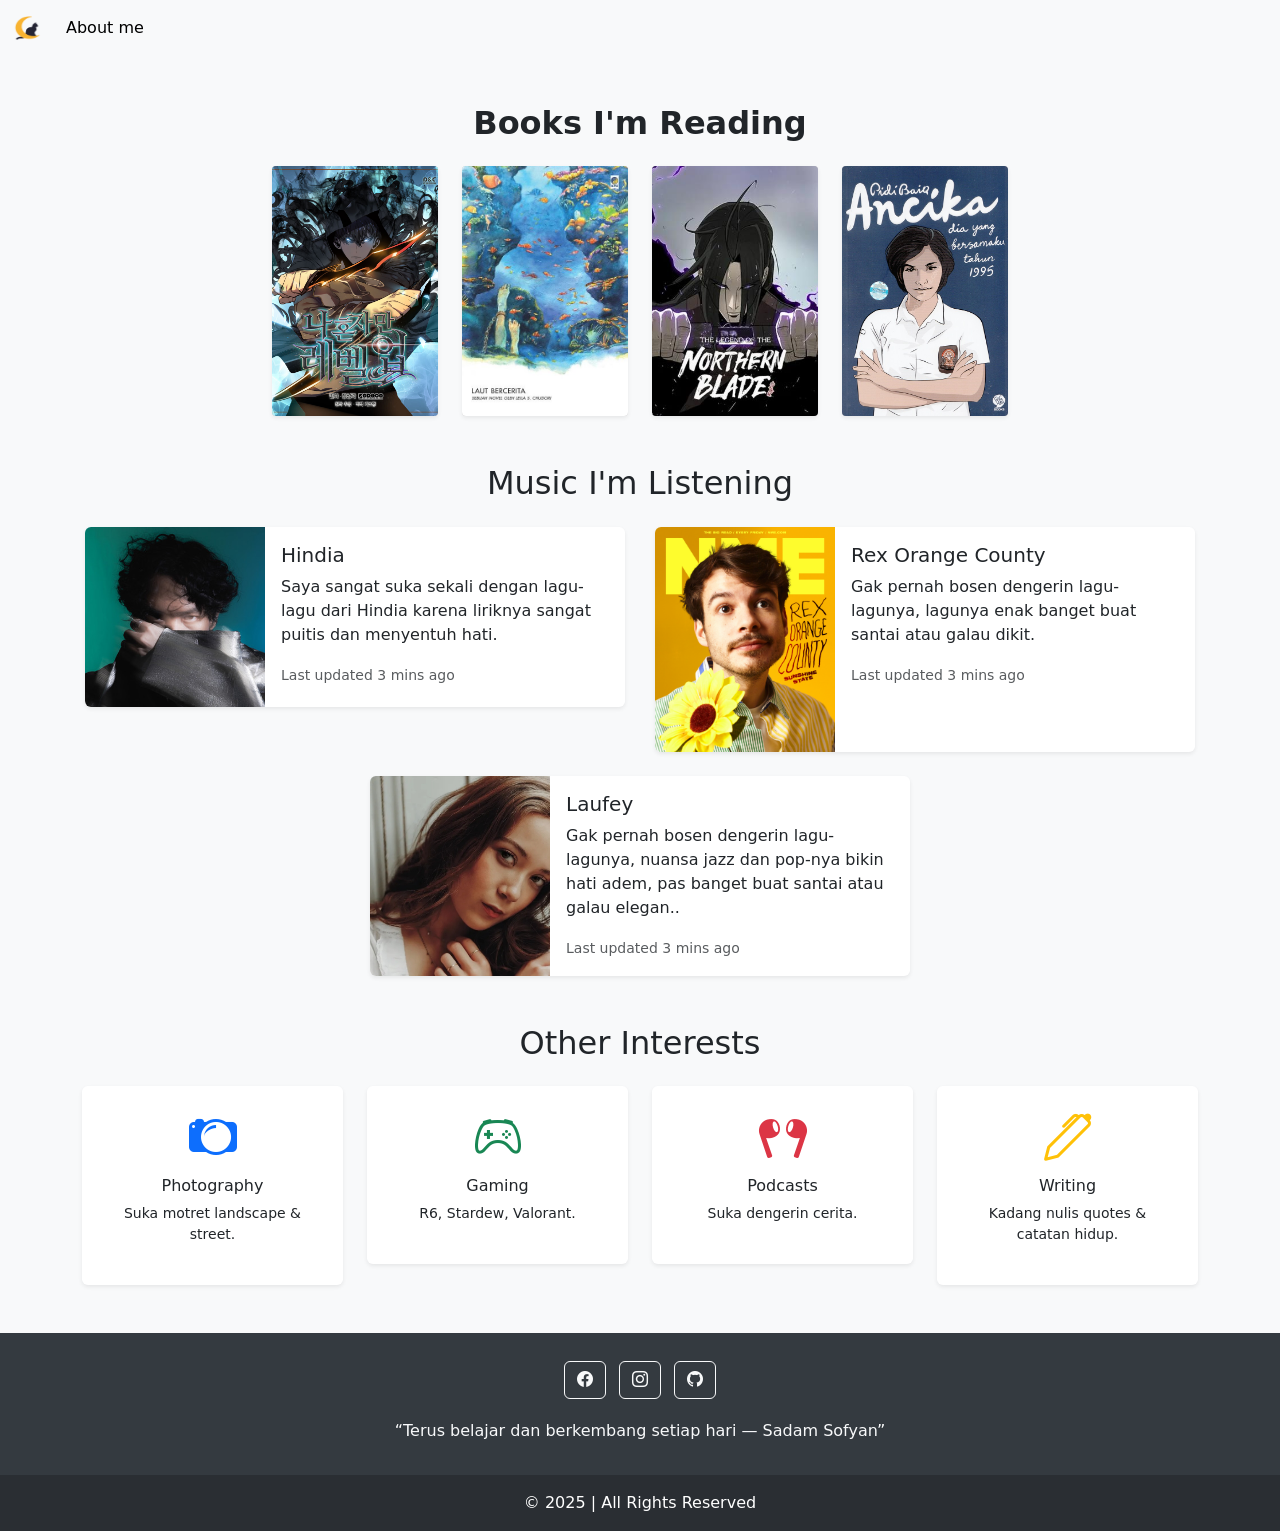
==== Hobi/aboutMe.html @ 297edd72 "menambah deploy" ====
<!DOCTYPE html>
<html lang="id">

<head>
    <meta charset="UTF-8">
    <meta name="viewport" content="width=device-width, initial-scale=1.0">

    <!-- Bootstrap CSS -->
    <link href="https://cdn.jsdelivr.net/npm/bootstrap@5.1.3/dist/css/bootstrap.min.css" rel="stylesheet">

    <!-- Bootstrap Icons -->
    <link href="https://cdn.jsdelivr.net/npm/bootstrap-icons@1.11.3/font/bootstrap-icons.css" rel="stylesheet">

    <!-- AOS CSS -->
    <link rel="stylesheet" href="https://cdn.jsdelivr.net/npm/aos@2.3.4/dist/aos.css" />

    <!-- Animate.css -->
    <link rel="stylesheet" href="https://cdnjs.cloudflare.com/ajax/libs/animate.css/4.1.1/animate.min.css" />

    <!-- Custom CSS -->
    <link rel="stylesheet" href="../link/public.css">
    <link rel="stylesheet" href="../link/aboutMe.css">

    <!-- Favicon -->
    <link rel="shortcut icon" href="../content/img/catNav.png" type="image/x-icon">


    <title>Portfolio Sadam </title>
</head>


<body class="bg-light">
    <nav class="navbar navbar-expand-lg navbar-light bg-light">
        <div class="container-fluid">

            <!-- LOGO -->
            <a class="navbar-brand" href="../index.html">
                <img src="../content/img/catNav.png" alt="" width="30" height="24"
                    class="d-inline-block align-text-top">
            </a>

            <!-- TOGGLER -->
            <button class="navbar-toggler" type="button" data-bs-toggle="collapse" data-bs-target="#navbarNav"
                aria-controls="navbarNav" aria-expanded="false" aria-label="Toggle navigation">
                <span class="navbar-toggler-icon"></span>
            </button>

            <!-- NAV MENU -->
            <div class="collapse navbar-collapse" id="navbarNav">
                <ul class="navbar-nav">

                    <li class="nav-item">
                        <a class="nav-link active" href="/Hobi/aboutMe.html">About me</a>
                    </li>

                </ul>
            </div>

        </div>
    </nav>

    <div class="container my-5">
        <h2 class="fw-bold text-center mb-4">Books I'm Reading</h2>


        <div class="row justify-content-center g-4">

            <div class="col-6 col-sm-4 col-md-3 col-lg-2">
                <div class="flip-card">
                    <div class="flip-card-inner">
                        <div class="flip-card-front shadow-sm">
                            <img src="../content/img/31.png" alt="Solo Leveling">
                        </div>
                        <div class="flip-card-back shadow-sm">
                            <h6>Solo Leveling</h6>
                            <p>Manhwa action fantasy populer.</p>
                            <a href="https://www.tappytoon.com/en/book/solo-leveling-official" target="_blank"
                                class="btn btn-outline-light btn-sm">Read</a>
                        </div>
                    </div>
                </div>
            </div>

            <div class="col-6 col-sm-4 col-md-3 col-lg-2">
                <div class="flip-card">
                    <div class="flip-card-inner">
                        <div class="flip-card-front shadow-sm">
                            <img src="../content/img/32.jpg" alt="Laut Bercerita">
                        </div>
                        <div class="flip-card-back shadow-sm">
                            <h6>Laut Bercerita</h6>
                            <p>Novel fiksi sejarah Indonesia.</p>
                            <a href="https://www.gramedia.com/products/laut-bercerita" target="_blank"
                                class="btn btn-outline-light btn-sm">Read</a>
                        </div>
                    </div>
                </div>
            </div>

            <div class="col-6 col-sm-4 col-md-3 col-lg-2">
                <div class="flip-card">
                    <div class="flip-card-inner">
                        <div class="flip-card-front shadow-sm">
                            <img src="../content/img/34.jpeg" alt="Northern Blade">
                        </div>
                        <div class="flip-card-back shadow-sm">
                            <h6>Northern Blade</h6>
                            <p>Manhwa martial arts.</p>
                            <a href="https://www.tappytoon.com/en/book/legend-of-northern-blade" target="_blank"
                                class="btn btn-outline-light btn-sm">Read</a>
                        </div>
                    </div>
                </div>
            </div>

            <div class="col-6 col-sm-4 col-md-3 col-lg-2">
                <div class="flip-card">
                    <div class="flip-card-inner">
                        <div class="flip-card-front shadow-sm">
                            <img src="../content/img/36.jpg" alt="Ancika">
                        </div>
                        <div class="flip-card-back shadow-sm">
                            <h6>Ancika</h6>
                            <p>Novel populer karya Pidi Baiq.</p>
                            <a href="https://www.gramedia.com/products/ancika-dia-yang-bersamaku-tahun-1995-1"
                                target="_blank" class="btn btn-outline-light btn-sm">Read</a>
                        </div>
                    </div>
                </div>
            </div>
        </div>
    </div>



    <div class="container my-5">
        <h2 class="text-center mb-4">Music I'm Listening</h2>

        <div class="row justify-content-center g-4">

            <div class="col-lg-6">
                <div data-aos="zoom-in-up" data-aos-duration="800" data-aos-delay="100">
                    <div class="card border-0 shadow-sm h-100" style="max-width: 540px; margin: auto;">
                        <div class="row g-0 h-100">
                            <div class="col-md-4">
                                <img src="../content/img/00.jpeg" class="img-fluid rounded-start h-100"
                                    style="object-fit: cover;" alt="Hindia">
                            </div>
                            <div class="col-md-8">
                                <div class="card-body d-flex flex-column justify-content-center">
                                    <h5 class="card-title">Hindia</h5>
                                    <p class="card-text">Saya sangat suka sekali dengan lagu-lagu dari Hindia karena
                                        liriknya sangat puitis dan menyentuh hati.</p>
                                    <p class="card-text"><small class="text-muted">Last updated 3 mins ago</small></p>
                                </div>
                            </div>
                        </div>
                    </div>
                </div>
            </div>

            <div class="col-lg-6">
                <div data-aos="zoom-in-up" data-aos-duration="800" data-aos-delay="200">
                    <div class="card border-0 shadow-sm h-100" style="max-width: 540px; margin: auto;">
                        <div class="row g-0 h-100">
                            <div class="col-md-4">
                                <img src="../content/img/001.jpg" class="img-fluid rounded-start h-100"
                                    style="object-fit: cover;" alt="Rex Orange County">
                            </div>
                            <div class="col-md-8">
                                <div class="card-body d-flex flex-column justify-content-center">
                                    <h5 class="card-title">Rex Orange County</h5>
                                    <p class="card-text">Gak pernah bosen dengerin lagu-lagunya, lagunya enak banget
                                        buat santai atau galau dikit.</p>
                                    <p class="card-text"><small class="text-muted">Last updated 3 mins ago</small></p>
                                </div>
                            </div>
                        </div>
                    </div>
                </div>
            </div>

            <div class="col-lg-6">
                <div data-aos="zoom-in-up" data-aos-duration="800" data-aos-delay="200">
                    <div class="card border-0 shadow-sm h-100" style="max-width: 540px; margin: auto;">
                        <div class="row g-0 h-100">
                            <div class="col-md-4">
                                <img src="../content/img/Laufey.jpeg" class="img-fluid rounded-start h-100"
                                    style="object-fit: cover;" alt="Rex Orange County">
                            </div>
                            <div class="col-md-8">
                                <div class="card-body d-flex flex-column justify-content-center">
                                    <h5 class="card-title">Laufey</h5>
                                    <p class="card-text">Gak pernah bosen dengerin lagu-lagunya, nuansa jazz dan pop-nya
                                        bikin hati adem, pas banget buat santai atau galau elegan..</p>
                                    <p class="card-text"><small class="text-muted">Last updated 3 mins ago</small></p>
                                </div>
                            </div>
                        </div>
                    </div>
                </div>
            </div>

        </div>
    </div>

    <div class="container my-5">
        <h2 class="text-center mb-4" data-aos="fade-up">Other Interests</h2>

        <div class="row justify-content-center text-center g-4">

            <div class="col-6 col-md-3" data-aos="zoom-in" data-aos-delay="100">
                <div class="p-4 bg-white shadow-sm rounded">
                    <i class="bi bi-camera2 display-5 text-primary"></i>
                    <h6 class="mt-2">Photography</h6>
                    <p class="small">Suka motret landscape & street.</p>
                </div>
            </div>

            <div class="col-6 col-md-3" data-aos="zoom-in" data-aos-delay="200">
                <div class="p-4 bg-white shadow-sm rounded">
                    <i class="bi bi-controller display-5 text-success"></i>
                    <h6 class="mt-2">Gaming</h6>
                    <p class="small">R6, Stardew, Valorant.</p>
                </div>
            </div>

            <div class="col-6 col-md-3" data-aos="zoom-in" data-aos-delay="300">
                <div class="p-4 bg-white shadow-sm rounded">
                    <i class="bi bi-earbuds display-5 text-danger"></i>
                    <h6 class="mt-2">Podcasts</h6>
                    <p class="small">Suka dengerin cerita.</p>
                </div>
            </div>

            <div class="col-6 col-md-3" data-aos="zoom-in" data-aos-delay="400">
                <div class="p-4 bg-white shadow-sm rounded">
                    <i class="bi bi-pen display-5 text-warning"></i>
                    <h6 class="mt-2">Writing</h6>
                    <p class="small">Kadang nulis quotes & catatan hidup.</p>
                </div>
            </div>

        </div>
    </div>




    <!-- ========== FOOTER ========== -->
    <footer class="text-center text-white mt-5" style="background-color: #343a40;">
        <div class="container p-4">

            <!-- Sosial Media -->
            <section class="mb-3">
                <a class="btn btn-outline-light btn-floating m-1" href="https://www.facebook.com/share/1BLkRxeqVn/"
                    target="_blank" role="button">
                    <i class="bi bi-facebook"></i>
                </a>
                <a class="btn btn-outline-light btn-floating m-1"
                    href="https://www.instagram.com/sadamfyn?igsh=MTdzYmlib3kzMjdkaw==" target="_blank" role="button">
                    <i class="bi bi-instagram"></i>
                </a>
                <a class="btn btn-outline-light btn-floating m-1" href="https://github.com/adamsofyann" target="_blank"
                    role="button">
                    <i class="bi bi-github"></i>
                </a>
            </section>

            <!-- Quote -->
            <section class="mb-2">
                <p class="text-light mb-0">
                    “Terus belajar dan berkembang setiap hari — Sadam Sofyan”
                </p>
            </section>
        </div>

        <!-- Copyright -->
        <div class="text-center p-3" style="background-color: rgba(0, 0, 0, 0.2);">
            © 2025 <a class="text-white text-decoration-none" href="../index.html"></a> | All Rights Reserved
        </div>
    </footer>

    <!-- Boostrap JS -->
    <script src="https://cdn.jsdelivr.net/npm/bootstrap@5.1.3/dist/js/bootstrap.bundle.min.js"
        integrity="sha384-ka7Sk0Gln4gmtz2MlQnikT1wXgYsOg+OMhuP+IlRH9sENBO0LRn5q+8nbTov4+1p"
        crossorigin="anonymous"></script>


    <script src="https://cdn.jsdelivr.net/npm/bootstrap@5.1.3/dist/js/bootstrap.bundle.min.js"
        integrity="sha384-ka7Sk0Gln4gmtz2MlQnikT1wXgYsOg+OMhuP+IlRH9sENBO0LRn5q+8nbTov4+1p"
        crossorigin="anonymous"></script>

    <script src="https://cdn.jsdelivr.net/npm/aos@2.3.4/dist/aos.js"></script>


    <script>
        // Load header dan footer
        Promise.all([
            fetch('../layout/header.html').then(res => res.text()),
            fetch('../layout/footer.html').then(res => res.text())
        ]).then(([header, footer]) => {
            document.getElementById('header').innerHTML = header;
            document.getElementById('footer').innerHTML = footer;
        });

        // Inisialisasi AOS (untuk bagian Musik)
        AOS.init({
            once: true,
            duration: 1000,
            easing: 'ease-out-cubic',
        });
    </script>

</body>

</html>
---- link/public.css ----
.profile-pic {
    transition: transform 0.3s ease, box-shadow 0.3s ease;
}

.profile-pic:hover {
    transform: scale(1.05);
    box-shadow: 0 1rem 3rem rgba(0, 0, 0, 0.175) !important;
}

.skill-icon {
    font-size: 3rem;
    color: #0d6efd;
}

.card-deck .card {
    height: 100%;
}

/* Style untuk timeline edukasi */
.timeline-item {
    position: relative;
}

.timeline-item::before {
    content: '';
    position: absolute;
    width: 12px;
    height: 12px;
    background-color: #0d6efd;
    border-radius: 50%;
    left: -24px;
    /* Sesuaikan agar pas dengan border */
    top: 5px;
}

/* Style untuk timeline pengalaman */
.timeline-success .timeline-item::before {
    background-color: #198754;
    /* Warna hijau success */
}




#sss {
    font-family: monospace;
    font-size: 20px;
}

#back {
    background-color: #f2f3f4;

}

.ss {
    font-family: sans-serif;
    color: #333333;
}

#ss {
    font-family: 'Gill Sans', 'Gill Sans MT', Calibri, 'Trebuchet MS', sans-serif;
    font-size: 35px;
    color: #333333;
}
---- link/aboutMe.css ----
/* ini link css dari aboutMe */

/* Kontainer luar untuk 3D */
.flip-card {
    background-color: transparent;
    width: 100%;
    height: 250px;
    /* Atur tinggi kartu di sini */
    perspective: 1000px;
    /* Efek 3D */
}

/* Kontainer dalam yang akan berputar */
.flip-card-inner {
    position: relative;
    width: 100%;
    height: 100%;
    text-align: center;
    transition: transform 0.6s;
    transform-style: preserve-3d;
}

/* Saat di-hover, putar kontainer dalam */
.flip-card:hover .flip-card-inner {
    transform: rotateY(180deg);
}

/* Bagian DEPAN dan BELAKANG */
.flip-card-front,
.flip-card-back {
    position: absolute;
    width: 100%;
    height: 100%;
    -webkit-backface-visibility: hidden;
    /* Safari */
    backface-visibility: hidden;
}

/* Style bagian DEPAN (gambar) */
.flip-card-front {
    background-color: #bbb;
    color: black;
    border-radius: 0.25rem;
    /* samakan dengan card */
    overflow: hidden;
    /* agar gambar pas */
}

.flip-card-front img {
    width: 100%;
    height: 100%;
    object-fit: cover;
    /* Gambar memenuhi kartu */
}

/* Style bagian BELAKANG (teks) */
.flip-card-back {
    background-color: #2c3e50;
    /* Warna gelap */
    color: white;
    transform: rotateY(180deg);
    border-radius: 0.25rem;
    /* samakan dengan card */
    display: flex;
    flex-direction: column;
    justify-content: center;
    align-items: center;
    padding: 15px;
}

.flip-card-back h6 {
    font-weight: bold;
}

.flip-card-back p {
    font-size: 0.8rem;
}
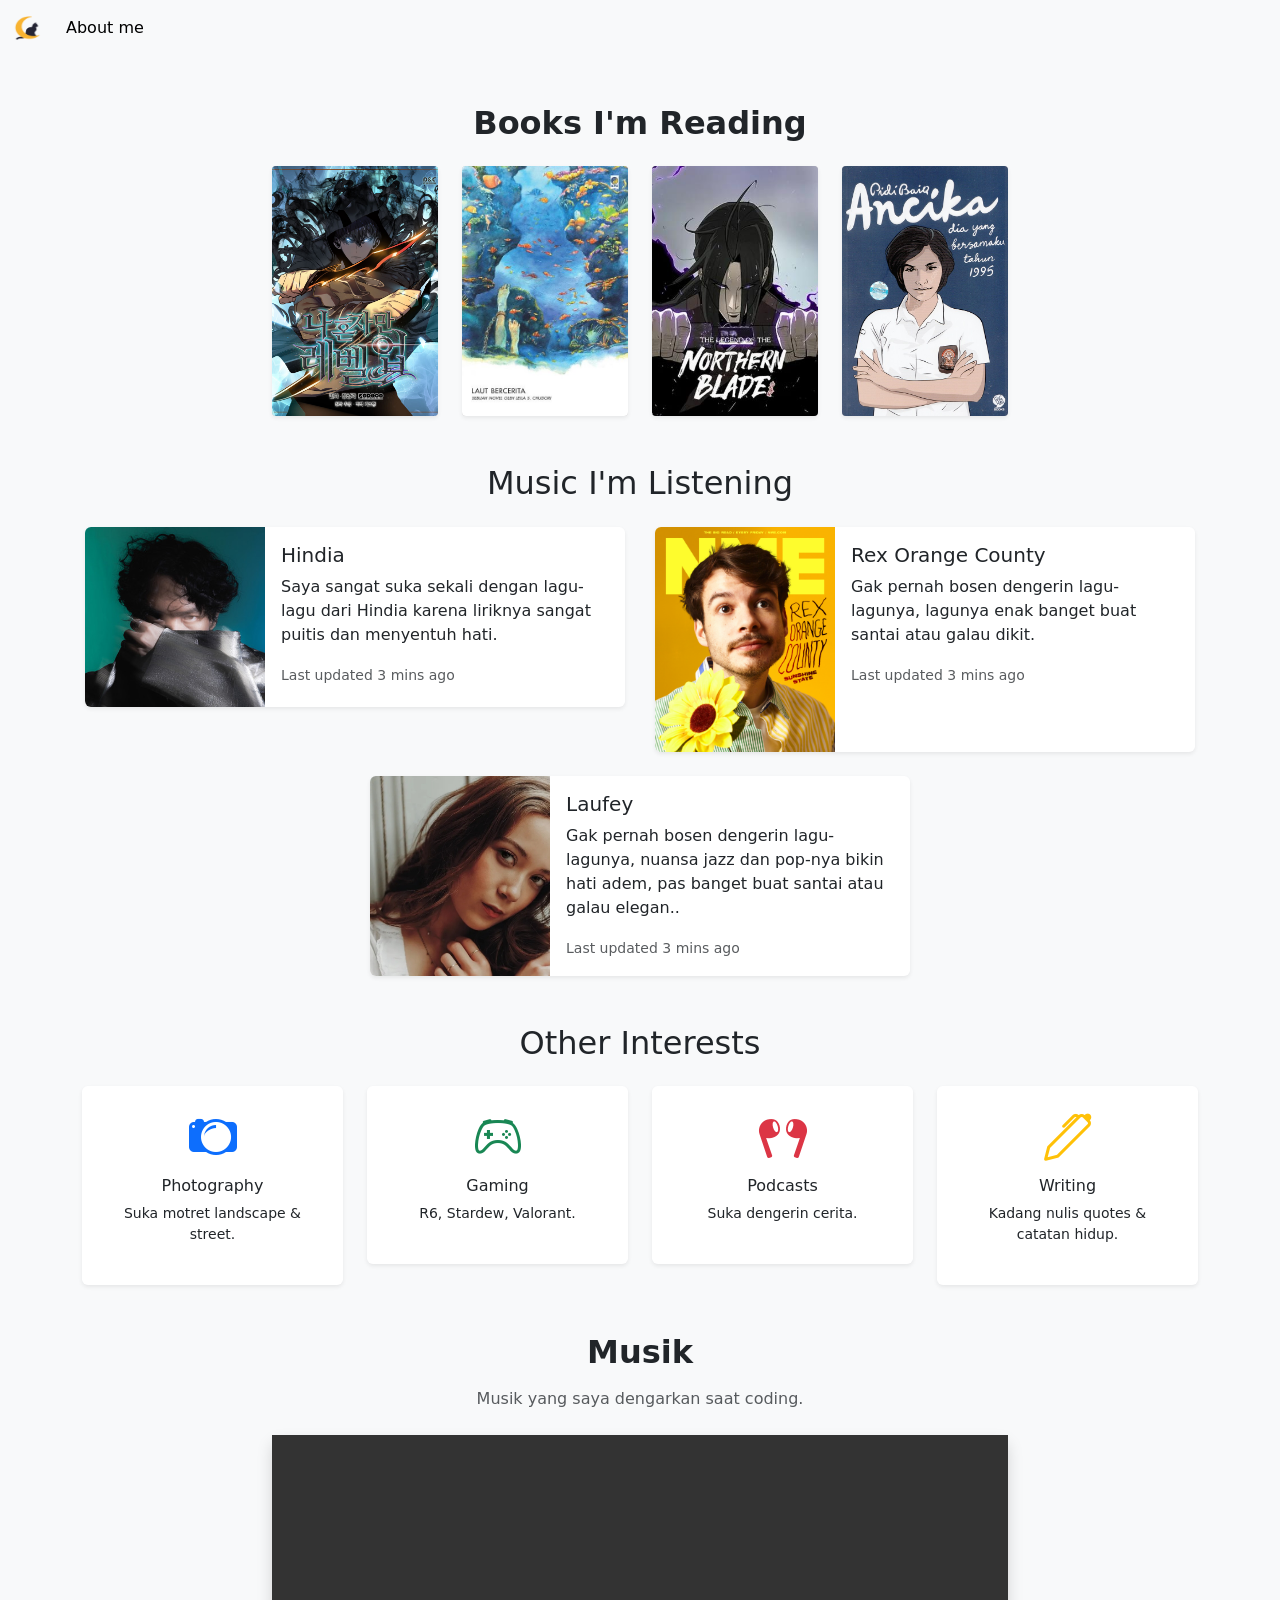
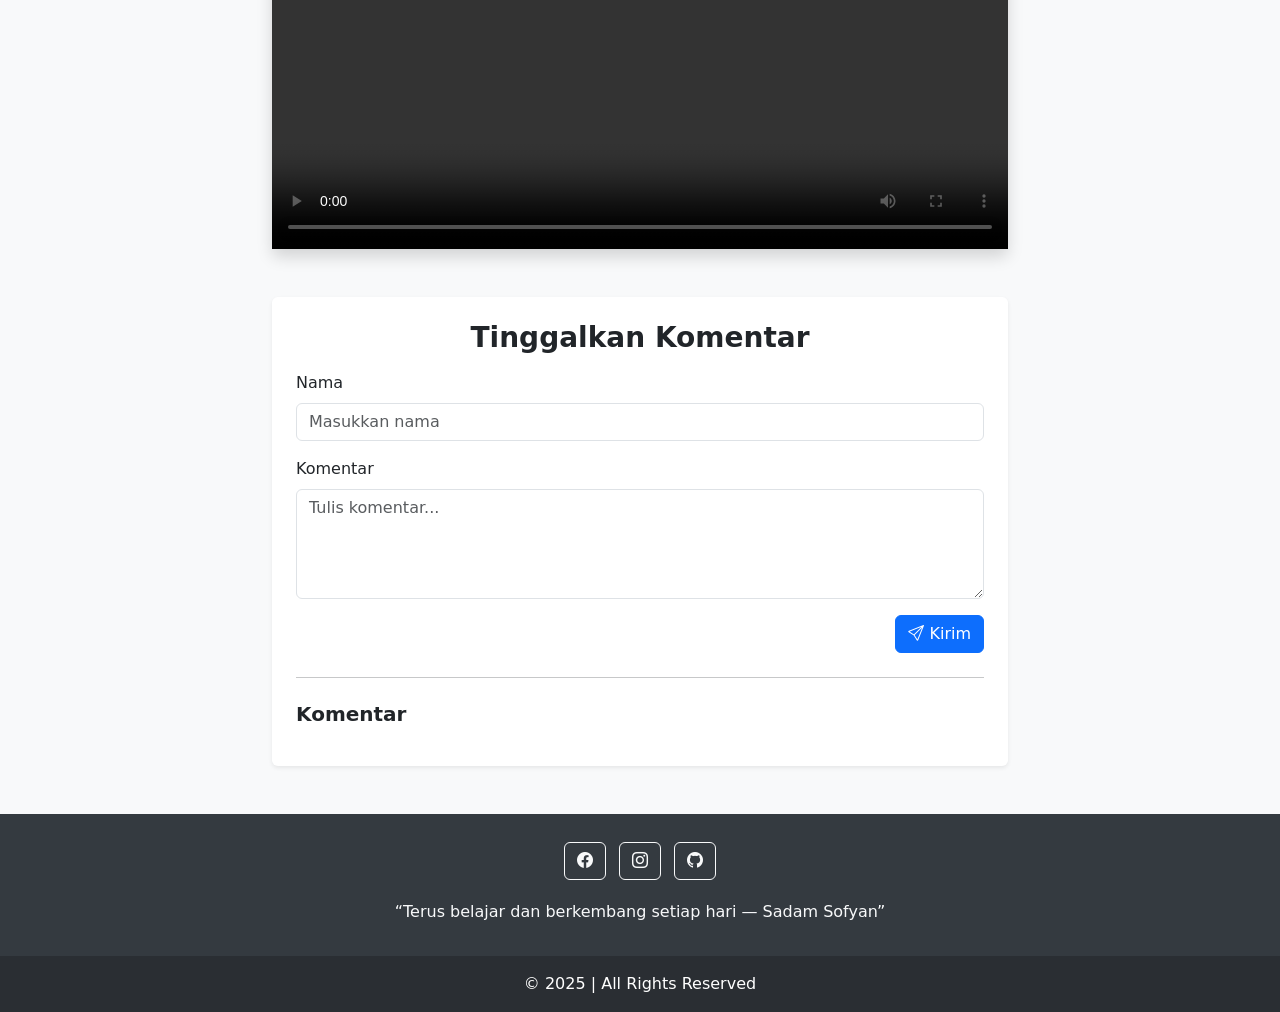
==== commit 80228ac9: "menambahkan vidio dan komentar sugest" ====
--- a/Hobi/aboutMe.html
+++ b/Hobi/aboutMe.html
@@ -50,7 +50,7 @@
                 <ul class="navbar-nav">
 
                     <li class="nav-item">
-                        <a class="nav-link active" href="/Hobi/aboutMe.html">About me</a>
+                        <a class="nav-link active" href="aboutMe.html">About me</a>
                     </li>
 
                 </ul>
@@ -244,6 +244,63 @@
         </div>
     </div>
 
+     <div class="container my-5 vidio" data-aos="fade-up">
+    <div class="row justify-content-center">
+        <div class="col-md-8 text-center">
+            <h2 class="fw-bold mb-3">Musik</h2>
+            <p class="text-muted mb-4">
+                Musik yang saya dengarkan saat coding.
+            </p>
+
+            <div class="ratio ratio-16x9 shadow rounded">
+                <video controls>
+                    <source src="../content/mp4/vidio.mp4" type="video/mp4">
+                    Browser kamu tidak mendukung video.
+                </video>
+            </div>
+        </div>
+    </div>
+</div>
+
+
+
+
+    <div class="container my-5 formKomentar" data-aos="fade-up">
+        <div class="row justify-content-center">
+            <div class="col-md-8">
+                <div class="card shadow-sm border-0">
+                    <div class="card-body p-4">
+                        <h3 class="fw-bold mb-3 text-center">Tinggalkan Komentar</h3>
+
+                        <form id="komentarForm">
+                            <div class="mb-3">
+                                <label class="form-label">Nama</label>
+                                <input type="text" id="nama" class="form-control" placeholder="Masukkan nama" required>
+                            </div>
+
+                            <div class="mb-3">
+                                <label class="form-label">Komentar</label>
+                                <textarea id="komentar" class="form-control" rows="4" placeholder="Tulis komentar..."
+                                    required></textarea>
+                            </div>
+
+                            <div class="text-end">
+                                <button type="submit" class="btn btn-primary">
+                                    <i class="bi bi-send"></i> Kirim
+                                </button>
+                            </div>
+                        </form>
+
+                        <hr class="my-4">
+
+                        <h5 class="fw-bold mb-3">Komentar</h5>
+                        <div id="daftarKomentar"></div>
+
+                    </div>
+                </div>
+            </div>
+        </div>
+    </div>
 
 
 
@@ -296,13 +353,7 @@
 
     <script>
         // Load header dan footer
-        Promise.all([
-            fetch('../layout/header.html').then(res => res.text()),
-            fetch('../layout/footer.html').then(res => res.text())
-        ]).then(([header, footer]) => {
-            document.getElementById('header').innerHTML = header;
-            document.getElementById('footer').innerHTML = footer;
-        });
+
 
         // Inisialisasi AOS (untuk bagian Musik)
         AOS.init({
@@ -312,6 +363,43 @@
         });
     </script>
 
+
+    <script>
+        document.getElementById("komentarForm").addEventListener("submit", function (e) {
+            e.preventDefault();
+
+            const nama = document.getElementById("nama").value;
+            const komentar = document.getElementById("komentar").value;
+
+            const komentarBaru = `
+      <div class="card mb-3 shadow-sm">
+        <div class="card-body">
+
+          <!-- Header Komentar -->
+          <div class="d-flex align-items-center mb-2">
+            <div class="rounded-circle bg-secondary text-white d-flex align-items-center justify-content-center me-2"
+                 style="width:40px; height:40px;">
+              <i class="bi bi-person-fill fs-4"></i>
+            </div>
+            <h6 class="fw-bold mb-0">${nama}</h6>
+          </div>
+
+          <!-- Isi Komentar -->
+          <p class="mb-0">${komentar}</p>
+
+        </div>
+      </div>
+    `;
+
+            document.getElementById("daftarKomentar").innerHTML += komentarBaru;
+            this.reset();
+        });
+    </script>
+
+
+
+
+
 </body>
 
 </html>
--- a/link/public.css
+++ b/link/public.css
@@ -1,10 +1,12 @@
 .profile-pic {
     transition: transform 0.3s ease, box-shadow 0.3s ease;
+    max-width: 100%;
 }
 
 .profile-pic:hover {
     transform: scale(1.05);
     box-shadow: 0 1rem 3rem rgba(0, 0, 0, 0.175) !important;
+    
 }
 
 .skill-icon {
@@ -16,7 +18,6 @@
     height: 100%;
 }
 
-/* Style untuk timeline edukasi */
 .timeline-item {
     position: relative;
 }
@@ -24,21 +25,17 @@
 .timeline-item::before {
     content: '';
     position: absolute;
-    width: 12px;
-    height: 12px;
+    width: 5px;
+    height: 5px;
     background-color: #0d6efd;
     border-radius: 50%;
-    left: -24px;
-    /* Sesuaikan agar pas dengan border */
+    left: -10px;
     top: 5px;
 }
 
-/* Style untuk timeline pengalaman */
 .timeline-success .timeline-item::before {
     background-color: #198754;
-    /* Warna hijau success */
 }
-
 
 
 
@@ -63,4 +60,15 @@
     color: #333333;
 }
 
+* {
+    box-sizing: border-box;
+}
 
+html, body {
+    max-width: 100%;
+    overflow-x: hidden;
+}
+
+
+
+
--- a/link/aboutMe.css
+++ b/link/aboutMe.css
@@ -1,13 +1,12 @@
-/* ini link css dari aboutMe */
 
-/* Kontainer luar untuk 3D */
+
+/* Kontainer  3D */
 .flip-card {
     background-color: transparent;
     width: 100%;
     height: 250px;
-    /* Atur tinggi kartu di sini */
     perspective: 1000px;
-    /* Efek 3D */
+    
 }
 
 /* Kontainer dalam yang akan berputar */
